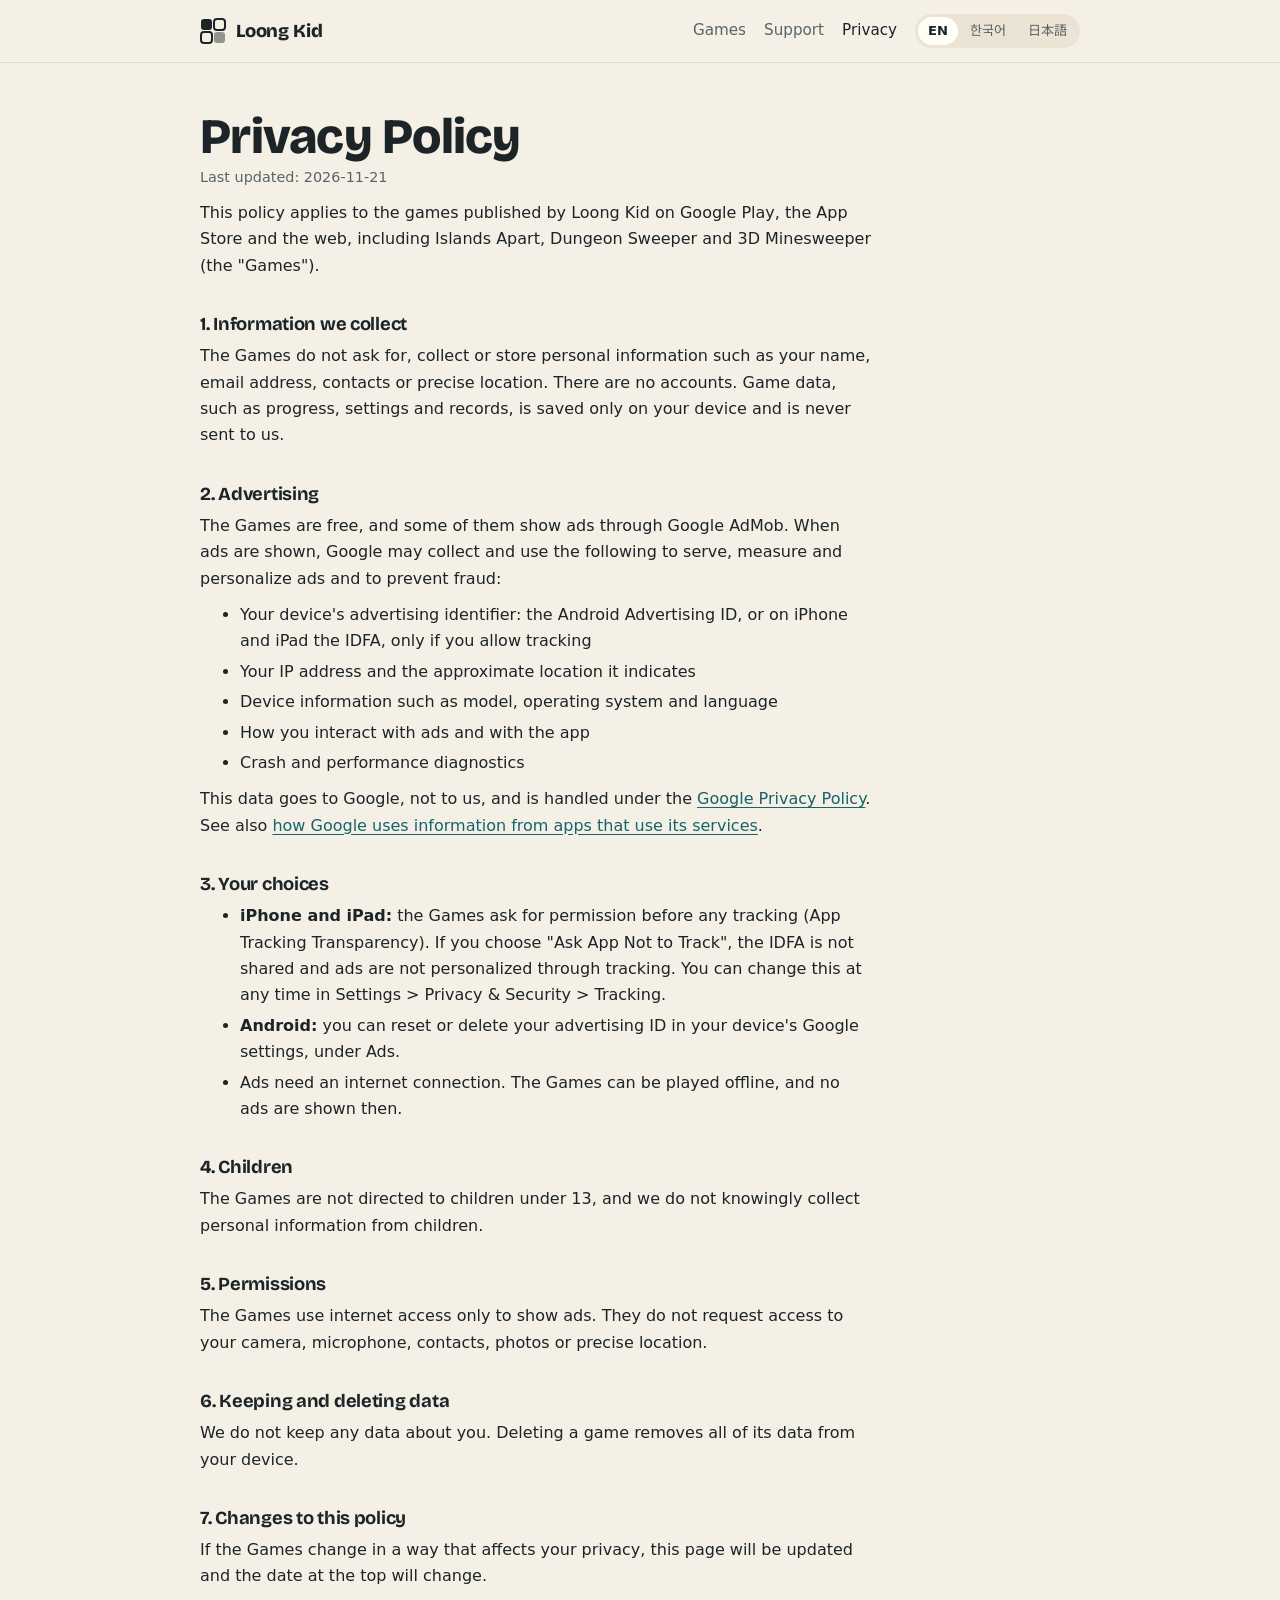
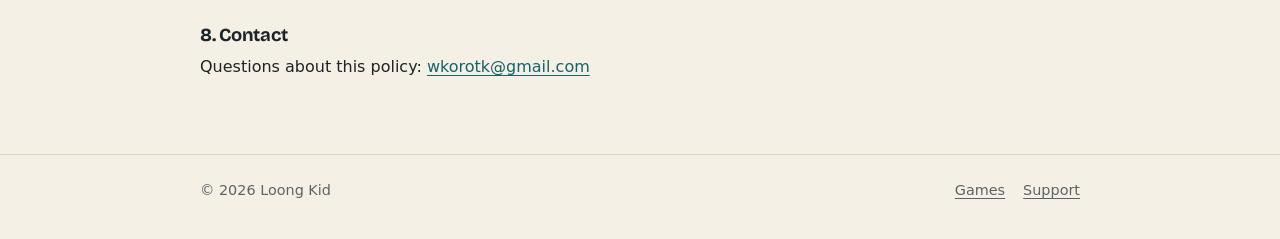
==== privacy/index.html @ 1bb6a903 "Add game portfolio, support and privacy pages Co-Authored-By: Claude Opus 5.5 <noreply@anthropic.com" ====
<!doctype html>
<html lang="en">
<head>
<meta charset="utf-8">
<meta name="viewport" content="width=device-width, initial-scale=1">
<title>Loong Kid Privacy Policy</title>
<meta name="description" content="Privacy policy for games by Loong Kid, including Islands Apart, Dungeon Sweeper and 3D Minesweeper.">
<link rel="icon" href="../assets/icons/islands-apart.png">
<link rel="preconnect" href="https://fonts.googleapis.com">
<link rel="preconnect" href="https://fonts.gstatic.com" crossorigin>
<link rel="stylesheet" href="https://fonts.googleapis.com/css2?family=Bricolage+Grotesque:opsz,wght@12..96,600;12..96,800&family=Noto+Sans+JP:wght@400;700&family=Noto+Sans+KR:wght@400;700&display=swap">
<link rel="stylesheet" href="../assets/site.css">
</head>
<body>

<header class="top">
  <div class="wrap">
    <a class="brand" href="../">
      <svg viewBox="0 0 26 26" aria-hidden="true"><rect x="1" y="1" width="11" height="11" rx="3" fill="currentColor"/><rect x="14" y="1" width="11" height="11" rx="3" fill="none" stroke="currentColor" stroke-width="2"/><rect x="1" y="14" width="11" height="11" rx="3" fill="none" stroke="currentColor" stroke-width="2"/><rect x="14" y="14" width="11" height="11" rx="3" fill="currentColor" opacity=".45"/></svg>
      Loong Kid
    </a>
    <div class="nav">
      <a href="../"><span data-lang="en">Games</span><span data-lang="ko" hidden>게임</span><span data-lang="ja" hidden>ゲーム</span></a>
      <a href="../support/"><span data-lang="en">Support</span><span data-lang="ko" hidden>문의</span><span data-lang="ja" hidden>サポート</span></a>
      <a href="./" aria-current="page"><span data-lang="en">Privacy</span><span data-lang="ko" hidden>개인정보</span><span data-lang="ja" hidden>プライバシー</span></a>
      <div class="langs" role="group" aria-label="Language">
        <button type="button" data-set="en" aria-pressed="true">EN</button>
        <button type="button" data-set="ko" aria-pressed="false">한국어</button>
        <button type="button" data-set="ja" aria-pressed="false">日本語</button>
      </div>
    </div>
  </div>
</header>

<main class="wrap">

<article class="doc" data-lang="en">
  <h1>Privacy Policy</h1>
  <p class="meta">Last updated: 2026-11-21</p>

  <p>This policy applies to the games published by Loong Kid on Google Play, the App Store and the web, including Islands Apart, Dungeon Sweeper and 3D Minesweeper (the "Games").</p>

  <h2>1. Information we collect</h2>
  <p>The Games do not ask for, collect or store personal information such as your name, email address, contacts or precise location. There are no accounts. Game data, such as progress, settings and records, is saved only on your device and is never sent to us.</p>

  <h2>2. Advertising</h2>
  <p>The Games are free, and some of them show ads through Google AdMob. When ads are shown, Google may collect and use the following to serve, measure and personalize ads and to prevent fraud:</p>
  <ul>
    <li>Your device's advertising identifier: the Android Advertising ID, or on iPhone and iPad the IDFA, only if you allow tracking</li>
    <li>Your IP address and the approximate location it indicates</li>
    <li>Device information such as model, operating system and language</li>
    <li>How you interact with ads and with the app</li>
    <li>Crash and performance diagnostics</li>
  </ul>
  <p>This data goes to Google, not to us, and is handled under the <a href="https://policies.google.com/privacy">Google Privacy Policy</a>. See also <a href="https://policies.google.com/technologies/partner-sites">how Google uses information from apps that use its services</a>.</p>

  <h2>3. Your choices</h2>
  <ul>
    <li><strong>iPhone and iPad:</strong> the Games ask for permission before any tracking (App Tracking Transparency). If you choose "Ask App Not to Track", the IDFA is not shared and ads are not personalized through tracking. You can change this at any time in Settings &gt; Privacy &amp; Security &gt; Tracking.</li>
    <li><strong>Android:</strong> you can reset or delete your advertising ID in your device's Google settings, under Ads.</li>
    <li>Ads need an internet connection. The Games can be played offline, and no ads are shown then.</li>
  </ul>

  <h2>4. Children</h2>
  <p>The Games are not directed to children under 13, and we do not knowingly collect personal information from children.</p>

  <h2>5. Permissions</h2>
  <p>The Games use internet access only to show ads. They do not request access to your camera, microphone, contacts, photos or precise location.</p>

  <h2>6. Keeping and deleting data</h2>
  <p>We do not keep any data about you. Deleting a game removes all of its data from your device.</p>

  <h2>7. Changes to this policy</h2>
  <p>If the Games change in a way that affects your privacy, this page will be updated and the date at the top will change.</p>

  <h2>8. Contact</h2>
  <p>Questions about this policy: <a href="mailto:wkorotk@gmail.com">wkorotk@gmail.com</a></p>
</article>

<article class="doc" data-lang="ko" hidden>
  <h1>개인정보처리방침</h1>
  <p class="meta">최종 수정일: 2026-11-21</p>

  <p>이 방침은 Loong Kid가 Google Play, App Store, 웹에 공개한 게임(Islands Apart, Dungeon Sweeper, 3D Minesweeper 등, 이하 "게임")에 적용됩니다.</p>

  <h2>1. 수집하는 정보</h2>
  <p>게임은 이름, 이메일 주소, 연락처, 정확한 위치 같은 개인정보를 요청하거나 수집·저장하지 않습니다. 계정도 없습니다. 진행 상황, 설정, 기록 같은 게임 데이터는 기기 안에만 저장되며 개발자에게 전송되지 않습니다.</p>

  <h2>2. 광고</h2>
  <p>게임은 무료이며, 일부 게임은 Google AdMob을 통해 광고를 보여 줍니다. 광고가 표시될 때 Google은 광고 제공·측정·맞춤화와 부정 사용 방지를 위해 다음 정보를 수집·이용할 수 있습니다.</p>
  <ul>
    <li>기기의 광고 식별자: Android 광고 ID, 또는 iPhone·iPad에서는 추적을 허용한 경우에만 IDFA</li>
    <li>IP 주소와 이를 통해 추정되는 대략적인 위치</li>
    <li>기기 모델, 운영체제, 언어 같은 기기 정보</li>
    <li>광고 및 앱과의 상호작용</li>
    <li>충돌 및 성능 진단 정보</li>
  </ul>
  <p>이 정보는 개발자가 아닌 Google에 전달되며 <a href="https://policies.google.com/privacy?hl=ko">Google 개인정보처리방침</a>에 따라 처리됩니다. <a href="https://policies.google.com/technologies/partner-sites?hl=ko">Google이 서비스를 사용하는 앱의 정보를 사용하는 방식</a>도 참고해 주세요.</p>

  <h2>3. 이용자의 선택</h2>
  <ul>
    <li><strong>iPhone·iPad:</strong> 게임은 추적 전에 허용 여부를 묻습니다(앱 추적 투명성). "앱에 추적 금지 요청"을 고르면 IDFA가 공유되지 않으며 추적을 통한 맞춤 광고가 표시되지 않습니다. 설정 &gt; 개인정보 보호 및 보안 &gt; 추적에서 언제든 바꿀 수 있습니다.</li>
    <li><strong>Android:</strong> 기기의 Google 설정 중 광고 항목에서 광고 ID를 재설정하거나 삭제할 수 있습니다.</li>
    <li>광고는 인터넷 연결이 필요합니다. 게임은 오프라인에서도 할 수 있으며, 이때는 광고가 나오지 않습니다.</li>
  </ul>

  <h2>4. 아동</h2>
  <p>게임은 만 13세 미만 아동을 대상으로 하지 않으며, 아동의 개인정보를 알면서 수집하지 않습니다.</p>

  <h2>5. 권한</h2>
  <p>게임은 광고 표시를 위해서만 인터넷을 사용합니다. 카메라, 마이크, 연락처, 사진, 정확한 위치에 대한 권한은 요청하지 않습니다.</p>

  <h2>6. 보관 및 삭제</h2>
  <p>개발자는 이용자에 관한 어떤 데이터도 보관하지 않습니다. 게임을 삭제하면 기기에 저장된 해당 게임의 데이터가 모두 지워집니다.</p>

  <h2>7. 방침의 변경</h2>
  <p>게임이 개인정보에 영향을 주는 방식으로 바뀌면 이 페이지를 수정하고 위의 날짜를 바꿉니다.</p>

  <h2>8. 문의</h2>
  <p>이 방침에 관한 문의: <a href="mailto:wkorotk@gmail.com">wkorotk@gmail.com</a></p>
</article>

<article class="doc" data-lang="ja" hidden>
  <h1>プライバシーポリシー</h1>
  <p class="meta">最終更新日: 2026-11-21</p>

  <p>このポリシーは、Loong Kid が Google Play・App Store・Web で公開しているゲーム(Islands Apart、Dungeon Sweeper、3D Minesweeper など。以下「本ゲーム」)に適用されます。</p>

  <h2>1. 収集する情報</h2>
  <p>本ゲームは、氏名、メールアドレス、連絡先、正確な位置情報などの個人情報を求めたり、収集・保存したりしません。アカウントもありません。進行状況・設定・記録などのゲームデータは端末内にのみ保存され、開発者に送信されることはありません。</p>

  <h2>2. 広告</h2>
  <p>本ゲームは無料で、一部のゲームでは Google AdMob による広告を表示します。広告の表示時、Google は広告の配信・効果測定・パーソナライズおよび不正防止のために、次の情報を収集・利用することがあります。</p>
  <ul>
    <li>端末の広告識別子: Android の広告 ID、または iPhone・iPad ではトラッキングを許可した場合のみ IDFA</li>
    <li>IP アドレスと、そこから推定されるおおよその位置</li>
    <li>機種、OS、言語などの端末情報</li>
    <li>広告およびアプリの操作に関する情報</li>
    <li>クラッシュおよびパフォーマンスの診断情報</li>
  </ul>
  <p>これらの情報は開発者ではなく Google に送られ、<a href="https://policies.google.com/privacy?hl=ja">Google プライバシーポリシー</a>に従って取り扱われます。<a href="https://policies.google.com/technologies/partner-sites?hl=ja">Google のサービスを使用するアプリから収集した情報の Google による使用</a>もご覧ください。</p>

  <h2>3. 利用者の選択</h2>
  <ul>
    <li><strong>iPhone・iPad:</strong> 本ゲームはトラッキングの前に許可を求めます(App Tracking Transparency)。「App にトラッキングしないように要求」を選ぶと IDFA は共有されず、トラッキングによるパーソナライズ広告は表示されません。設定 &gt; プライバシーとセキュリティ &gt; トラッキング からいつでも変更できます。</li>
    <li><strong>Android:</strong> 端末の Google 設定の「広告」から、広告 ID をリセットまたは削除できます。</li>
    <li>広告の表示にはインターネット接続が必要です。本ゲームはオフラインでも遊べ、その間は広告が表示されません。</li>
  </ul>

  <h2>4. 子どもについて</h2>
  <p>本ゲームは13歳未満の子どもを対象としておらず、子どもの個人情報を故意に収集することはありません。</p>

  <h2>5. 権限</h2>
  <p>本ゲームがインターネットを使うのは広告の表示のためだけです。カメラ、マイク、連絡先、写真、正確な位置情報へのアクセスは求めません。</p>

  <h2>6. データの保管と削除</h2>
  <p>開発者は利用者に関するデータを一切保管していません。ゲームを削除すると、端末内のそのゲームのデータはすべて消去されます。</p>

  <h2>7. ポリシーの変更</h2>
  <p>プライバシーに影響する形で本ゲームが変わった場合は、このページを更新し、上の日付を変更します。</p>

  <h2>8. お問い合わせ</h2>
  <p>このポリシーに関するお問い合わせ: <a href="mailto:wkorotk@gmail.com">wkorotk@gmail.com</a></p>
</article>

</main>

<footer>
  <div class="wrap">
    <span>&copy; 2026 Loong Kid</span>
    <nav>
      <a href="../"><span data-lang="en">Games</span><span data-lang="ko" hidden>게임</span><span data-lang="ja" hidden>ゲーム</span></a>
      <a href="../support/"><span data-lang="en">Support</span><span data-lang="ko" hidden>문의</span><span data-lang="ja" hidden>サポート</span></a>
    </nav>
  </div>
</footer>

<script src="../assets/site.js"></script>
</body>
</html>
---- assets/site.css ----
:root {
  --bg: #f4f0e6;
  --surface: #fffdf7;
  --ink: #1c2427;
  --muted: #5a6467;
  --line: #e0d9ca;
  --accent: #16636a;
  --accent-ink: #ffffff;
  --chip: #ebe4d4;
  --grid: rgba(22, 99, 106, 0.07);
  color-scheme: light;
}
@media (prefers-color-scheme: dark) {
  :root {
    --bg: #121719;
    --surface: #1a2124;
    --ink: #ebe7dd;
    --muted: #a0a9ab;
    --line: #2b3437;
    --accent: #62c1bf;
    --accent-ink: #0c1416;
    --chip: #243033;
    --grid: rgba(98, 193, 191, 0.06);
    color-scheme: dark;
  }
}

* { box-sizing: border-box; }
html { -webkit-text-size-adjust: 100%; }
body {
  margin: 0;
  background: var(--bg);
  color: var(--ink);
  font-family: system-ui, -apple-system, "Segoe UI", "Noto Sans KR", "Noto Sans JP", sans-serif;
  font-size: 16px;
  line-height: 1.65;
}
:lang(ko) body, html:lang(ko) body { word-break: keep-all; }
a { color: var(--accent); text-underline-offset: 3px; }
img { max-width: 100%; display: block; }
[hidden] { display: none !important; }

.wrap { max-width: 920px; margin: 0 auto; padding-inline: 20px; }

/* header */
.top { border-bottom: 1px solid var(--line); }
.top .wrap {
  display: flex; align-items: center; justify-content: space-between;
  gap: 12px 20px; flex-wrap: wrap; padding-block: 14px;
}
.brand {
  display: flex; align-items: center; gap: 10px;
  color: var(--ink); text-decoration: none;
  font-family: "Bricolage Grotesque", system-ui, sans-serif;
  font-weight: 800; font-size: 1.15rem; letter-spacing: -0.01em;
}
.brand svg { width: 26px; height: 26px; flex: none; }
.nav { display: flex; align-items: center; gap: 6px 18px; flex-wrap: wrap; }
.nav a { color: var(--muted); text-decoration: none; font-size: 0.95rem; }
.nav a:hover, .nav a[aria-current="page"] { color: var(--ink); }
.langs { display: flex; gap: 2px; background: var(--chip); border-radius: 999px; padding: 3px; }
.langs button {
  border: 0; background: transparent; color: var(--muted);
  font: inherit; font-size: 0.82rem; padding: 3px 10px; border-radius: 999px; cursor: pointer;
}
.langs button[aria-pressed="true"] { background: var(--surface); color: var(--ink); font-weight: 700; }

/* type */
h1, h2, h3 {
  font-family: "Bricolage Grotesque", system-ui, "Noto Sans KR", "Noto Sans JP", sans-serif;
  line-height: 1.2; letter-spacing: -0.015em; text-wrap: balance; margin: 0;
}
h1 { font-size: clamp(2rem, 5.5vw, 3.1rem); font-weight: 800; }
h2 { font-size: 1.35rem; font-weight: 700; }
h3 { font-size: 1.12rem; font-weight: 700; }
.label {
  font-size: 0.75rem; text-transform: uppercase; letter-spacing: 0.08em;
  color: var(--muted); font-weight: 600;
}
.lead { font-size: 1.1rem; color: var(--muted); max-width: 38em; margin: 0; }

/* hero */
.hero {
  padding-block: 64px 48px;
  background-image:
    linear-gradient(var(--grid) 1px, transparent 1px),
    linear-gradient(90deg, var(--grid) 1px, transparent 1px);
  background-size: 32px 32px;
  background-position: -1px -1px;
  border-bottom: 1px solid var(--line);
}
.hero .wrap { display: grid; gap: 18px; }

main { padding-block: 44px 64px; }
section + section { margin-top: 52px; }
.section-head { display: flex; align-items: baseline; justify-content: space-between; gap: 12px; margin-bottom: 18px; }

/* game cards */
.games { display: grid; gap: 16px; }
.game {
  display: grid; grid-template-columns: 96px minmax(0, 1fr); gap: 18px 22px;
  background: var(--surface); border: 1px solid var(--line); border-radius: 18px; padding: 20px;
  scroll-margin-top: 20px;
}
.game img { width: 96px; height: 96px; border-radius: 22px; box-shadow: 0 1px 0 var(--line), 0 6px 18px rgba(0,0,0,0.12); }
.game-body { display: grid; gap: 8px; min-width: 0; }
.game p { margin: 0; color: var(--muted); max-width: 40em; }
.links { display: flex; flex-wrap: wrap; gap: 8px; margin-top: 6px; }
.btn {
  display: inline-flex; align-items: center; gap: 8px;
  padding: 7px 14px; border-radius: 10px; font-size: 0.9rem; font-weight: 600;
  text-decoration: none; border: 1px solid transparent;
}
.btn svg { width: 16px; height: 16px; flex: none; }
.btn-solid { background: var(--accent); color: var(--accent-ink); }
.btn-solid:hover { filter: brightness(1.08); }
.btn-ghost { border-color: var(--line); color: var(--ink); background: transparent; }
.btn-soon { border: 1px dashed var(--line); color: var(--muted); cursor: default; }

@media (max-width: 520px) {
  .game { grid-template-columns: 64px minmax(0, 1fr); padding: 16px; gap: 14px; }
  .game img { width: 64px; height: 64px; border-radius: 15px; }
}

/* support */
.contact {
  background: var(--surface); border: 1px solid var(--line); border-radius: 18px;
  padding: 22px; display: grid; gap: 14px;
}
.email-row { display: flex; flex-wrap: wrap; align-items: center; gap: 10px; }
.email {
  font-family: ui-monospace, "Cascadia Mono", Consolas, monospace; font-size: 1.05rem;
  background: var(--chip); padding: 6px 12px; border-radius: 8px; user-select: all;
  overflow-wrap: anywhere;
}
button.btn { font: inherit; font-size: 0.9rem; font-weight: 600; cursor: pointer; }
.checklist { margin: 0; padding-left: 1.2em; color: var(--muted); }
.checklist li + li { margin-top: 2px; }

.mini-games { display: flex; flex-wrap: wrap; gap: 10px; list-style: none; padding: 0; margin: 0; }
.mini-games li {
  display: flex; align-items: center; gap: 10px; background: var(--surface);
  border: 1px solid var(--line); border-radius: 12px; padding: 8px 14px 8px 8px; scroll-margin-top: 20px;
}
.mini-games img { width: 36px; height: 36px; border-radius: 9px; }

.faq { display: grid; gap: 0; border-top: 1px solid var(--line); }
.faq > div { padding-block: 16px; border-bottom: 1px solid var(--line); display: grid; gap: 4px; }
.faq h3 { font-size: 1.02rem; }
.faq p { margin: 0; color: var(--muted); max-width: 42em; }

/* long text (privacy) */
.doc { max-width: 42em; }
.doc h2 { margin-top: 34px; margin-bottom: 8px; font-size: 1.15rem; }
.doc p, .doc ul { margin: 0 0 10px; }
.doc li + li { margin-top: 4px; }
.meta { color: var(--muted); font-size: 0.9rem; margin-top: 10px; }

footer { border-top: 1px solid var(--line); }
footer .wrap {
  padding-block: 24px 36px; display: flex; flex-wrap: wrap; gap: 8px 22px;
  justify-content: space-between; color: var(--muted); font-size: 0.9rem;
}
footer nav { display: flex; gap: 18px; flex-wrap: wrap; }
footer a { color: var(--muted); }
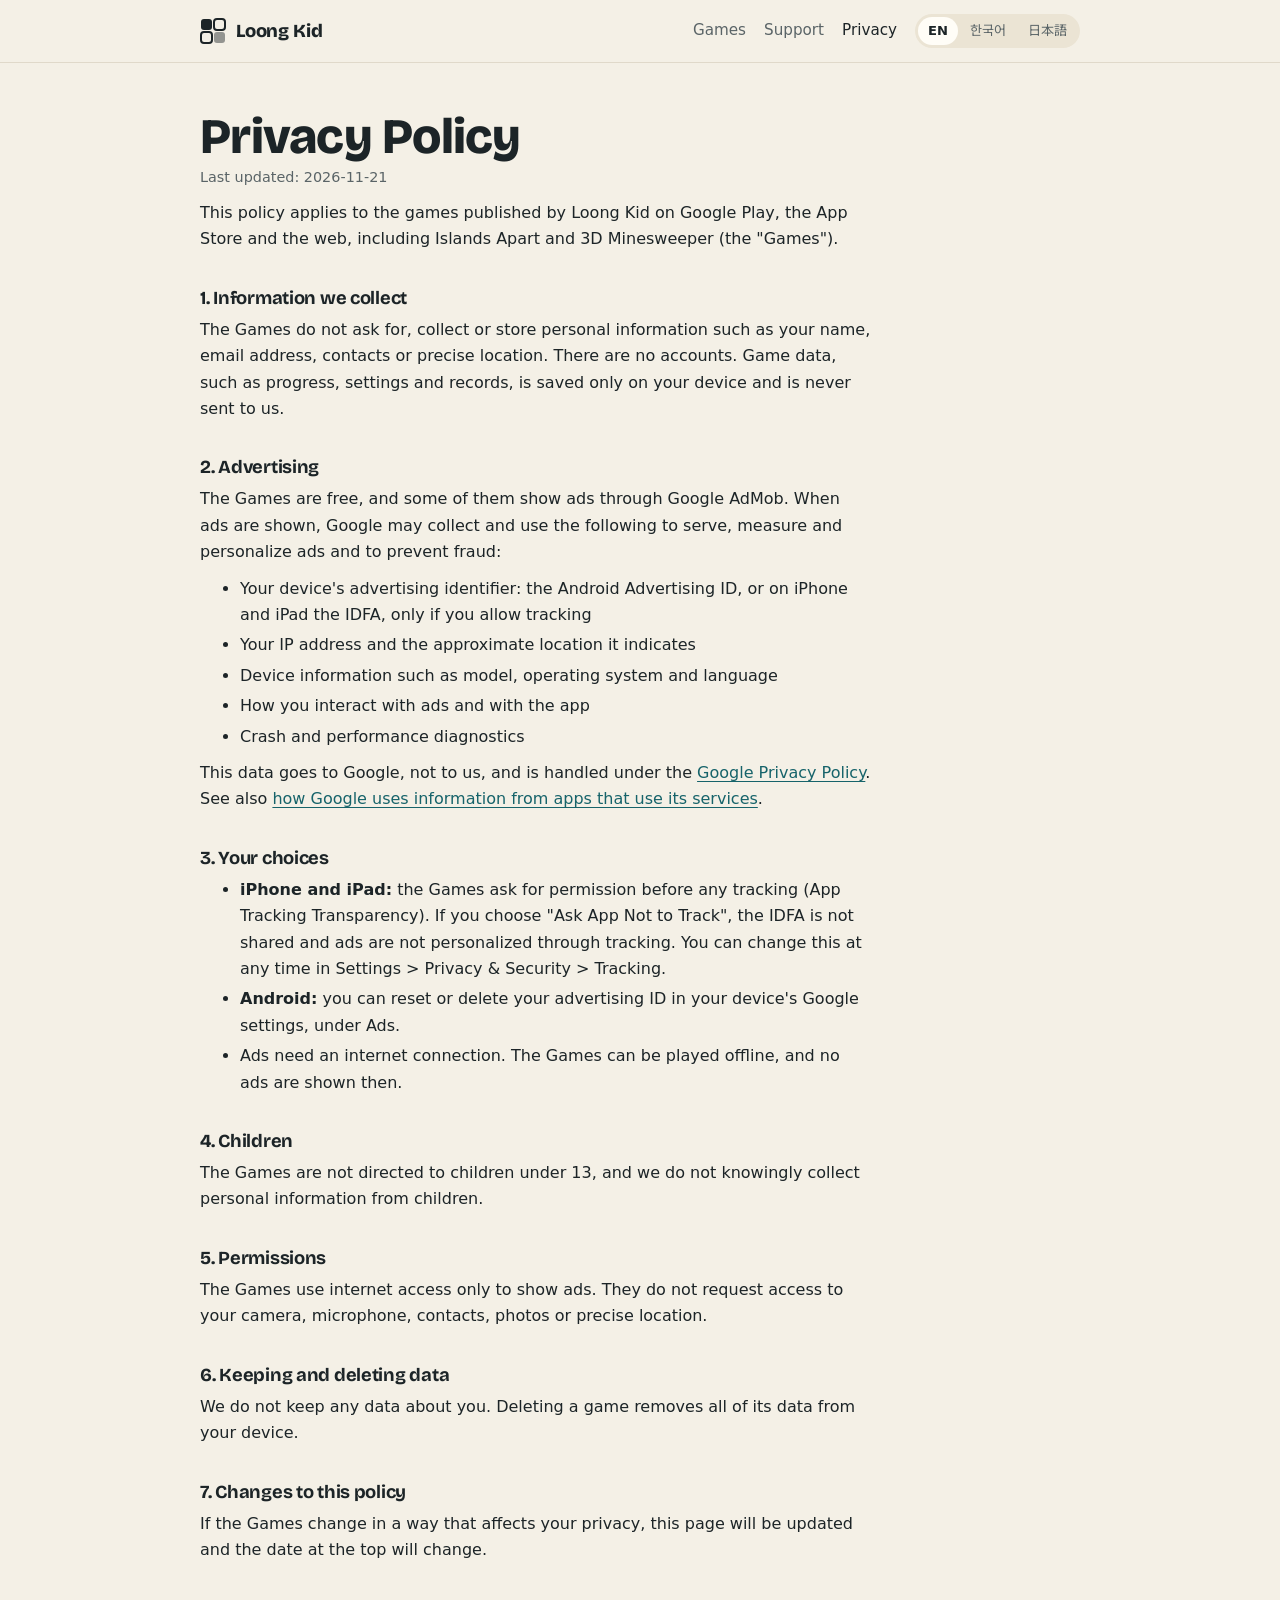
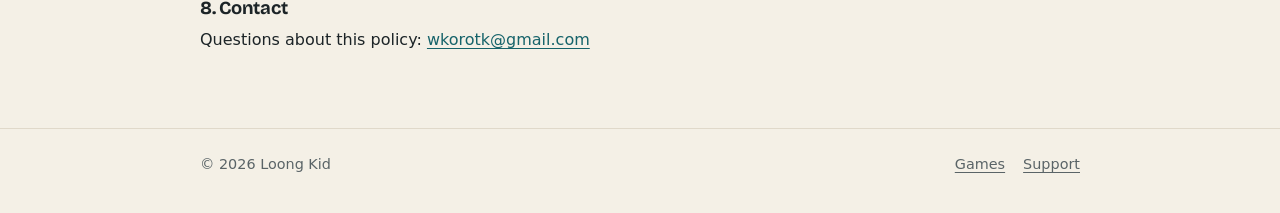
==== commit 322db4e6: "Remove Dungeon Sweeper from the site for now Co-Authored-By: Claude Opus 5.5 <noreply@anthropic.com>" ====
--- a/privacy/index.html
+++ b/privacy/index.html
@@ -4,7 +4,7 @@
 <meta charset="utf-8">
 <meta name="viewport" content="width=device-width, initial-scale=1">
 <title>Loong Kid Privacy Policy</title>
-<meta name="description" content="Privacy policy for games by Loong Kid, including Islands Apart, Dungeon Sweeper and 3D Minesweeper.">
+<meta name="description" content="Privacy policy for games by Loong Kid, including Islands Apart and 3D Minesweeper.">
 <link rel="icon" href="../assets/icons/islands-apart.png">
 <link rel="preconnect" href="https://fonts.googleapis.com">
 <link rel="preconnect" href="https://fonts.gstatic.com" crossorigin>
@@ -38,7 +38,7 @@
   <h1>Privacy Policy</h1>
   <p class="meta">Last updated: 2026-11-21</p>
 
-  <p>This policy applies to the games published by Loong Kid on Google Play, the App Store and the web, including Islands Apart, Dungeon Sweeper and 3D Minesweeper (the "Games").</p>
+  <p>This policy applies to the games published by Loong Kid on Google Play, the App Store and the web, including Islands Apart and 3D Minesweeper (the "Games").</p>
 
   <h2>1. Information we collect</h2>
   <p>The Games do not ask for, collect or store personal information such as your name, email address, contacts or precise location. There are no accounts. Game data, such as progress, settings and records, is saved only on your device and is never sent to us.</p>
@@ -81,7 +81,7 @@
   <h1>개인정보처리방침</h1>
   <p class="meta">최종 수정일: 2026-11-21</p>
 
-  <p>이 방침은 Loong Kid가 Google Play, App Store, 웹에 공개한 게임(Islands Apart, Dungeon Sweeper, 3D Minesweeper 등, 이하 "게임")에 적용됩니다.</p>
+  <p>이 방침은 Loong Kid가 Google Play, App Store, 웹에 공개한 게임(Islands Apart, 3D Minesweeper 등, 이하 "게임")에 적용됩니다.</p>
 
   <h2>1. 수집하는 정보</h2>
   <p>게임은 이름, 이메일 주소, 연락처, 정확한 위치 같은 개인정보를 요청하거나 수집·저장하지 않습니다. 계정도 없습니다. 진행 상황, 설정, 기록 같은 게임 데이터는 기기 안에만 저장되며 개발자에게 전송되지 않습니다.</p>
@@ -124,7 +124,7 @@
   <h1>プライバシーポリシー</h1>
   <p class="meta">最終更新日: 2026-11-21</p>
 
-  <p>このポリシーは、Loong Kid が Google Play・App Store・Web で公開しているゲーム(Islands Apart、Dungeon Sweeper、3D Minesweeper など。以下「本ゲーム」)に適用されます。</p>
+  <p>このポリシーは、Loong Kid が Google Play・App Store・Web で公開しているゲーム(Islands Apart、3D Minesweeper など。以下「本ゲーム」)に適用されます。</p>
 
   <h2>1. 収集する情報</h2>
   <p>本ゲームは、氏名、メールアドレス、連絡先、正確な位置情報などの個人情報を求めたり、収集・保存したりしません。アカウントもありません。進行状況・設定・記録などのゲームデータは端末内にのみ保存され、開発者に送信されることはありません。</p>
